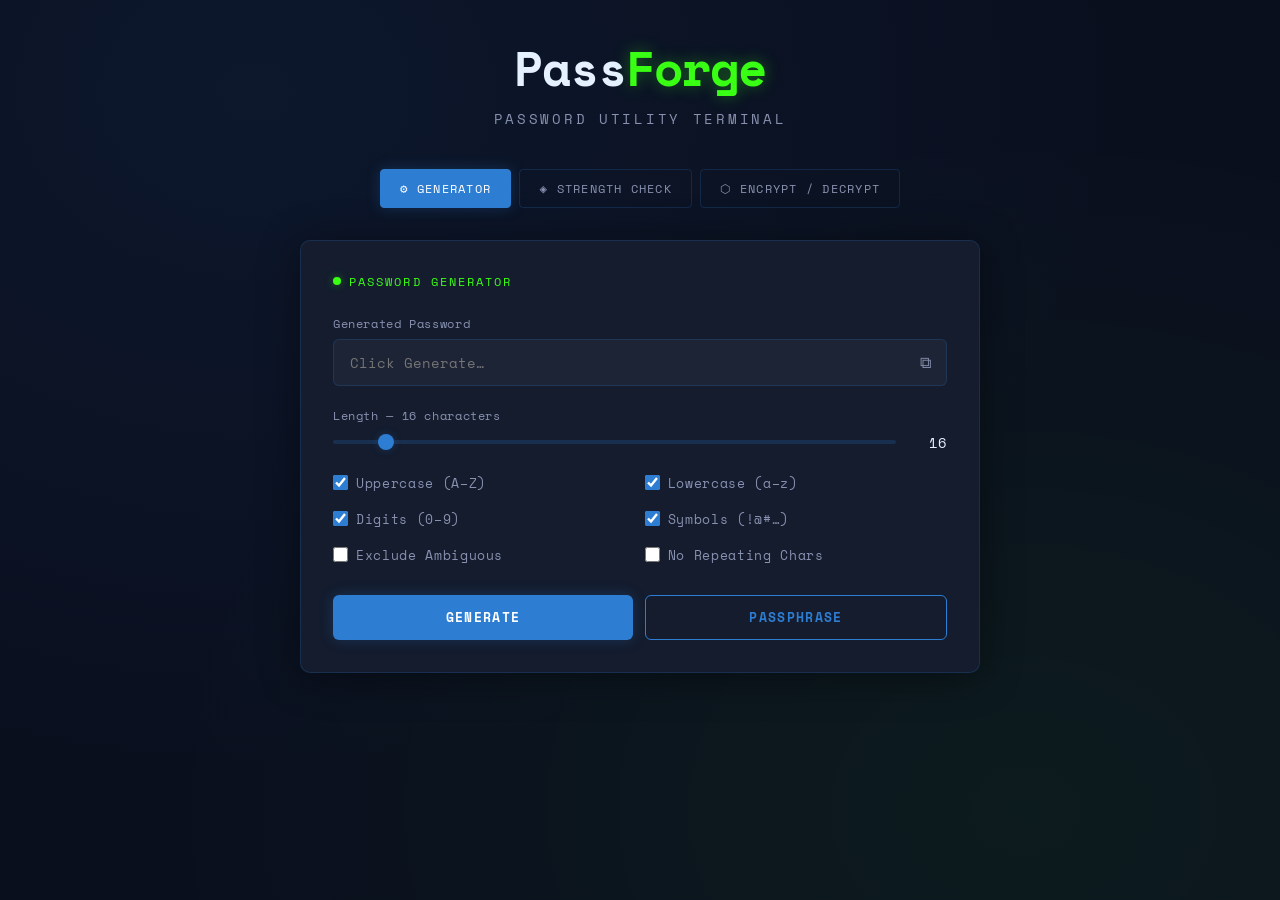
==== index.html @ 618e21b2 "Add files via upload" ====
<!DOCTYPE html>
<html lang="en">
<head>
  <meta charset="UTF-8" />
  <meta name="viewport" content="width=device-width, initial-scale=1.0"/>
  <title>PassForge — Password Utility Terminal</title>

  <!-- Google Fonts: Space Mono (monospace terminal feel) + Inter (clean body) -->
  <link href="https://fonts.googleapis.com/css2?family=Space+Mono:wght@400;700&family=Inter:wght@300;400;500;600&display=swap" rel="stylesheet"/>

  <!-- All visual styles live in style.css -->
  <link rel="stylesheet" href="style.css"/>
</head>
<body>

<!-- ════════════════════════════════════════════
     HEADER
════════════════════════════════════════════ -->
<header>
  <div class="logo">Pass<span>Forge</span></div>
  <p class="tagline">Password Utility Terminal</p>
</header>

<!-- ════════════════════════════════════════════
     TAB NAVIGATION
     Each button calls switchTab() from utils.js,
     passing its own `this` reference for highlighting.
════════════════════════════════════════════ -->
<nav class="tab-nav">
  <button class="tab-btn active" onclick="switchTab('generator', this)">⚙ Generator</button>
  <button class="tab-btn"        onclick="switchTab('strength',  this)">◈ Strength Check</button>
  <button class="tab-btn"        onclick="switchTab('encrypt',   this)">⬡ Encrypt / Decrypt</button>
</nav>


<!-- ════════════════════════════════════════════
     TAB 1 — PASSWORD GENERATOR
     Logic: generator.js
════════════════════════════════════════════ -->
<section class="card active" id="tab-generator">
  <div class="card-title">Password Generator</div>

  <!-- Output field (readonly) + copy icon -->
  <label>Generated Password</label>
  <div class="input-group">
    <input type="text" id="genOutput" readonly placeholder="Click Generate…" style="padding-right:2.5rem"/>
    <button class="copy-btn" onclick="copyField('genOutput')" title="Copy to clipboard">⧉</button>
  </div>

  <!-- Length slider -->
  <label>Length — <span id="lenLabel">16</span> characters</label>
  <div class="slider-row">
    <input type="range" id="lenSlider" min="6" max="128" value="16" oninput="syncSlider(this)"/>
    <span class="slider-val" id="lenSlider_val">16</span>
  </div>

  <!-- Character set options -->
  <div class="checks-grid">
    <label class="check-item"><input type="checkbox" id="useUpper"  checked/> Uppercase (A–Z)</label>
    <label class="check-item"><input type="checkbox" id="useLower"  checked/> Lowercase (a–z)</label>
    <label class="check-item"><input type="checkbox" id="useDigits" checked/> Digits (0–9)</label>
    <label class="check-item"><input type="checkbox" id="useSymbols"checked/> Symbols (!@#…)</label>
    <label class="check-item"><input type="checkbox" id="noAmbig"/>           Exclude Ambiguous</label>
    <label class="check-item"><input type="checkbox" id="noRepeat"/>          No Repeating Chars</label>
  </div>

  <!-- Action buttons -->
  <div class="row-2">
    <button class="btn btn-primary" onclick="generatePassword()">Generate</button>
    <button class="btn btn-outline" onclick="generatePassphrase()">Passphrase</button>
  </div>

  <!-- Entropy stats (hidden until first generation) -->
  <div class="entropy-box" id="entropyBox" style="display:none">
    <div class="metric">
      <span class="metric-val" id="eEntropy">–</span>
      <span class="metric-key">Entropy (bits)</span>
    </div>
    <div class="metric">
      <span class="metric-val" id="ePoolSize">–</span>
      <span class="metric-key">Character Pool</span>
    </div>
    <div class="metric">
      <span class="metric-val" id="eCrackTime">–</span>
      <span class="metric-key">Est. Crack Time*</span>
    </div>
    <div class="metric">
      <span class="metric-val" id="eStrength">–</span>
      <span class="metric-key">Rating</span>
    </div>
  </div>
  <p class="info-note" id="crackNote" style="display:none">
    * At 10 billion guesses/sec (fast offline attack)
  </p>
</section>


<!-- ════════════════════════════════════════════
     TAB 2 — STRENGTH CHECKER
     Logic: strength.js
════════════════════════════════════════════ -->
<section class="card" id="tab-strength">
  <div class="card-title">Strength Analyser</div>

  <!-- Password input with show/hide toggle -->
  <label>Enter a Password to Analyse</label>
  <div class="input-group" style="margin-bottom:.5rem">
    <input type="password" id="strengthInput"
           placeholder="Type or paste a password…"
           oninput="analyseStrength(this.value)"
           style="padding-right:2.5rem"/>
    <button class="copy-btn" onclick="toggleVisibility('strengthInput', this)" title="Show/Hide">👁</button>
  </div>

  <!-- 5-bar animated strength meter -->
  <div class="strength-wrap" style="margin-top:1rem">
    <div class="strength-bars" id="strengthBars">
      <div class="bar" id="b0"></div>
      <div class="bar" id="b1"></div>
      <div class="bar" id="b2"></div>
      <div class="bar" id="b3"></div>
      <div class="bar" id="b4"></div>
    </div>
    <span class="strength-label" id="strengthLabel">Waiting for input…</span>
  </div>

  <!-- Criteria checklist (✗/✓ toggled by strength.js) -->
  <ul class="criteria-list" id="criteriaList">
    <li id="c-length">At least 12 characters</li>
    <li id="c-upper">Has uppercase letter</li>
    <li id="c-lower">Has lowercase letter</li>
    <li id="c-digit">Has a digit</li>
    <li id="c-symbol">Has a symbol</li>
    <li id="c-norepeat">No repeated chars</li>
    <li id="c-nosequence">No common sequences</li>
    <li id="c-nocommon">Not a common password</li>
  </ul>

  <!-- Entropy metrics (shown once user starts typing) -->
  <div class="entropy-box" id="strengthEntropy" style="display:none; margin-top:1.2rem">
    <div class="metric">
      <span class="metric-val" id="sEntropy">–</span>
      <span class="metric-key">Entropy (bits)</span>
    </div>
    <div class="metric">
      <span class="metric-val" id="sLength">–</span>
      <span class="metric-key">Length</span>
    </div>
    <div class="metric">
      <span class="metric-val" id="sCrackTime">–</span>
      <span class="metric-key">Est. Crack Time</span>
    </div>
    <div class="metric">
      <span class="metric-val" id="sPool">–</span>
      <span class="metric-key">Char Pool Size</span>
    </div>
  </div>
</section>


<!-- ════════════════════════════════════════════
     TAB 3 — ENCRYPT / DECRYPT
     Logic: encrypt.js
════════════════════════════════════════════ -->
<section class="card" id="tab-encrypt">
  <div class="card-title">AES-256 Encrypt / Decrypt</div>

  <!-- Mode toggle: Encrypt / Decrypt -->
  <div class="enc-mode-row">
    <button class="mode-btn active" id="modeEncBtn" onclick="setEncMode('encrypt')">🔒 Encrypt</button>
    <button class="mode-btn"        id="modeDecBtn" onclick="setEncMode('decrypt')">🔓 Decrypt</button>
  </div>

  <!-- Main text input -->
  <label id="inputLabel">Plaintext</label>
  <textarea id="encInput" rows="4" placeholder="Enter text to encrypt…"></textarea>

  <!-- Passphrase input with show/hide toggle -->
  <div class="input-group" style="margin-top:1rem">
    <input type="password" id="encKey" placeholder="Secret passphrase…" style="padding-right:2.5rem"/>
    <button class="copy-btn" onclick="toggleVisibility('encKey', this)" title="Show/Hide">👁</button>
  </div>

  <!-- Run / Clear buttons -->
  <div class="row-2" style="margin-top:.75rem">
    <button class="btn btn-primary" onclick="runEncryption()">Run</button>
    <button class="btn btn-outline" onclick="clearEncryption()">Clear</button>
  </div>

  <!-- Output area (shown after run) -->
  <div class="output-box" id="encOutput" style="display:none">
    <button class="copy-float" onclick="copyDivText('encOutputText')">COPY</button>
    <span id="encOutputText"></span>
  </div>

  <p class="info-note" style="margin-top:1rem">
    Uses <strong>AES-GCM 256-bit</strong> via the Web Crypto API.
    Key is derived with <strong>PBKDF2</strong> (310,000 iterations, SHA-256).
    Output is Base64-encoded with a random salt + IV prepended.
  </p>
</section>


<!-- ════════════════════════════════════════════
     TOAST NOTIFICATION (global, used by utils.js)
════════════════════════════════════════════ -->
<div id="toast">Copied ✓</div>


<!-- ════════════════════════════════════════════
     JAVASCRIPT — loaded in dependency order:
     1. utils.js    — shared helpers (toast, clipboard, formatTime…)
     2. generator.js — password / passphrase generation
     3. strength.js  — strength analysis
     4. encrypt.js   — AES-256-GCM encrypt / decrypt
════════════════════════════════════════════ -->
<script src="utils.js"></script>
<script src="generator.js"></script>
<script src="strength.js"></script>
<script src="encrypt.js"></script>

</body>
</html>
---- style.css ----
/* ═══════════════════════════════════════════════
   PassForge — style.css
   Global styles, design tokens, layout, components
═══════════════════════════════════════════════ */

/* ── Reset ── */
*, *::before, *::after {
  box-sizing: border-box;
  margin: 0;
  padding: 0;
}

/* ── Design Tokens ── */
:root {
  --navy:       #0A0F1E;
  --navy-mid:   #111827;
  --navy-card:  #141c2e;
  --blue:       #2D7DD2;
  --blue-glow:  rgba(45, 125, 210, 0.25);
  --green:      #39FF14;
  --green-dim:  rgba(57, 255, 20, 0.15);
  --green-glow: rgba(57, 255, 20, 0.35);
  --slate:      #8892B0;
  --white:      #E6F1FF;
  --red:        #FF4F6A;
  --orange:     #FF9A3C;
  --yellow:     #FFD166;
  --border:     rgba(45, 125, 210, 0.2);
}

/* ── Base ── */
html {
  scroll-behavior: smooth;
}

body {
  background: var(--navy);
  color: var(--white);
  font-family: 'Inter', sans-serif;
  min-height: 100vh;
  padding: 2rem 1rem 4rem;
  background-image:
    radial-gradient(ellipse at 20% 10%, rgba(45, 125, 210, .08) 0%, transparent 60%),
    radial-gradient(ellipse at 80% 90%, rgba(57, 255, 20, .05) 0%, transparent 60%);
}

/* ── Header ── */
header {
  text-align: center;
  margin-bottom: 2.5rem;
}

.logo {
  font-family: 'Space Mono', monospace;
  font-size: clamp(2rem, 5vw, 3rem);
  font-weight: 700;
  color: var(--white);
  letter-spacing: -1px;
}

.logo span {
  color: var(--green);
  text-shadow: 0 0 16px var(--green-glow);
}

.tagline {
  font-size: .85rem;
  color: var(--slate);
  letter-spacing: .2em;
  text-transform: uppercase;
  margin-top: .4rem;
  font-family: 'Space Mono', monospace;
}

/* ── Tab Navigation ── */
.tab-nav {
  display: flex;
  justify-content: center;
  gap: .5rem;
  margin-bottom: 2rem;
  flex-wrap: wrap;
}

.tab-btn {
  font-family: 'Space Mono', monospace;
  font-size: .78rem;
  letter-spacing: .1em;
  text-transform: uppercase;
  padding: .55rem 1.2rem;
  border: 1px solid var(--border);
  border-radius: 4px;
  background: transparent;
  color: var(--slate);
  cursor: pointer;
  transition: all .2s ease;
}

.tab-btn:hover {
  border-color: var(--blue);
  color: var(--white);
}

.tab-btn.active {
  background: var(--blue);
  border-color: var(--blue);
  color: #fff;
  box-shadow: 0 0 14px var(--blue-glow);
}

/* ── Card ── */
.card {
  background: var(--navy-card);
  border: 1px solid var(--border);
  border-radius: 10px;
  padding: 2rem;
  max-width: 680px;
  margin: 0 auto 1.5rem;
  box-shadow: 0 4px 40px rgba(0, 0, 0, .4);
  display: none;
}

.card.active {
  display: block;
}

.card-title {
  font-family: 'Space Mono', monospace;
  font-size: .72rem;
  letter-spacing: .18em;
  text-transform: uppercase;
  color: var(--green);
  margin-bottom: 1.5rem;
  display: flex;
  align-items: center;
  gap: .5rem;
}

.card-title::before {
  content: '';
  display: inline-block;
  width: 8px;
  height: 8px;
  border-radius: 50%;
  background: var(--green);
  box-shadow: 0 0 8px var(--green-glow);
  animation: pulse 2s infinite;
}

@keyframes pulse {
  0%, 100% { opacity: 1; }
  50%       { opacity: .4; }
}

/* ── Form Labels ── */
label {
  display: block;
  font-size: .78rem;
  color: var(--slate);
  margin-bottom: .4rem;
  font-family: 'Space Mono', monospace;
  letter-spacing: .05em;
}

/* ── Text Inputs & Textarea ── */
input[type="text"],
input[type="password"],
textarea {
  width: 100%;
  background: rgba(255, 255, 255, .04);
  border: 1px solid var(--border);
  border-radius: 6px;
  padding: .75rem 1rem;
  color: var(--white);
  font-family: 'Space Mono', monospace;
  font-size: .9rem;
  outline: none;
  transition: border-color .2s, box-shadow .2s;
  resize: vertical;
}

input:focus,
textarea:focus {
  border-color: var(--blue);
  box-shadow: 0 0 0 3px var(--blue-glow);
}

/* ── Input Group (with icon button) ── */
.input-group {
  position: relative;
  margin-bottom: 1.25rem;
}

.copy-btn {
  position: absolute;
  right: 10px;
  top: 50%;
  transform: translateY(-50%);
  background: none;
  border: none;
  color: var(--slate);
  cursor: pointer;
  font-size: 1rem;
  padding: 4px 6px;
  transition: color .2s;
}

.copy-btn:hover {
  color: var(--green);
}

/* ── Range Slider ── */
.slider-row {
  display: flex;
  align-items: center;
  gap: 1rem;
  margin-bottom: 1.25rem;
}

.slider-row input[type="range"] {
  flex: 1;
  -webkit-appearance: none;
  height: 4px;
  background: var(--border);
  border-radius: 2px;
  outline: none;
}

.slider-row input[type="range"]::-webkit-slider-thumb {
  -webkit-appearance: none;
  width: 16px;
  height: 16px;
  border-radius: 50%;
  background: var(--blue);
  cursor: pointer;
  box-shadow: 0 0 8px var(--blue-glow);
}

.slider-val {
  font-family: 'Space Mono', monospace;
  font-size: .9rem;
  color: var(--white);
  min-width: 2.2rem;
  text-align: right;
}

/* ── Checkbox Grid ── */
.checks-grid {
  display: grid;
  grid-template-columns: 1fr 1fr;
  gap: .6rem;
  margin-bottom: 1.5rem;
}

.check-item {
  display: flex;
  align-items: center;
  gap: .5rem;
  font-size: .82rem;
  color: var(--slate);
  cursor: pointer;
}

.check-item input[type="checkbox"] {
  width: 15px;
  height: 15px;
  accent-color: var(--blue);
  cursor: pointer;
}

/* ── Buttons ── */
.btn {
  display: inline-block;
  font-family: 'Space Mono', monospace;
  font-size: .82rem;
  letter-spacing: .1em;
  text-transform: uppercase;
  padding: .7rem 1.6rem;
  border-radius: 6px;
  border: none;
  cursor: pointer;
  transition: all .2s ease;
  font-weight: 700;
}

.btn-primary {
  background: var(--blue);
  color: #fff;
  box-shadow: 0 0 14px var(--blue-glow);
  width: 100%;
}

.btn-primary:hover {
  background: #3a8de0;
  box-shadow: 0 0 22px rgba(45, 125, 210, .5);
  transform: translateY(-1px);
}

.btn-primary:active {
  transform: translateY(0);
}

.btn-outline {
  background: transparent;
  border: 1px solid var(--blue);
  color: var(--blue);
}

.btn-outline:hover {
  background: var(--blue);
  color: #fff;
}

/* ── Row of 2 equal buttons ── */
.row-2 {
  display: flex;
  gap: .75rem;
}

.row-2 .btn {
  flex: 1;
}

/* ── Strength Meter ── */
.strength-wrap {
  margin-bottom: 1.5rem;
}

.strength-bars {
  display: flex;
  gap: 4px;
  margin-bottom: .5rem;
}

.bar {
  flex: 1;
  height: 6px;
  border-radius: 3px;
  background: rgba(255, 255, 255, .06);
  transition: background .4s ease, box-shadow .4s ease;
}

.strength-label {
  font-family: 'Space Mono', monospace;
  font-size: .75rem;
  letter-spacing: .1em;
  text-transform: uppercase;
  color: var(--slate);
  transition: color .4s;
}

/* ── Criteria Checklist ── */
.criteria-list {
  list-style: none;
  margin-top: 1rem;
  display: grid;
  grid-template-columns: 1fr 1fr;
  gap: .4rem;
}

.criteria-list li {
  font-size: .78rem;
  color: var(--slate);
  font-family: 'Space Mono', monospace;
  display: flex;
  align-items: center;
  gap: .4rem;
  transition: color .3s;
}

.criteria-list li.pass {
  color: var(--green);
}

.criteria-list li::before {
  content: '✗';
  color: var(--red);
  font-size: .7rem;
}

.criteria-list li.pass::before {
  content: '✓';
  color: var(--green);
}

/* ── Entropy / Stats Box ── */
.entropy-box {
  background: rgba(57, 255, 20, .05);
  border: 1px solid rgba(57, 255, 20, .15);
  border-radius: 6px;
  padding: .9rem 1.2rem;
  margin-top: 1rem;
  font-family: 'Space Mono', monospace;
  font-size: .8rem;
  color: var(--slate);
  display: grid;
  grid-template-columns: 1fr 1fr;
  gap: .5rem;
}

.entropy-box .metric {
  display: flex;
  flex-direction: column;
}

.entropy-box .metric-val {
  font-size: 1.1rem;
  font-weight: 700;
  color: var(--green);
}

.entropy-box .metric-key {
  font-size: .68rem;
  color: var(--slate);
  margin-top: 2px;
}

/* ── Encrypt Mode Toggle ── */
.enc-mode-row {
  display: flex;
  gap: .5rem;
  margin-bottom: 1.25rem;
}

.mode-btn {
  font-family: 'Space Mono', monospace;
  font-size: .72rem;
  padding: .45rem 1rem;
  border-radius: 4px;
  border: 1px solid var(--border);
  background: transparent;
  color: var(--slate);
  cursor: pointer;
  letter-spacing: .06em;
  transition: all .2s;
}

.mode-btn.active {
  background: rgba(45, 125, 210, .2);
  border-color: var(--blue);
  color: var(--white);
}

/* ── Output Box ── */
.output-box {
  background: rgba(255, 255, 255, .03);
  border: 1px solid var(--border);
  border-radius: 6px;
  padding: 1rem;
  font-family: 'Space Mono', monospace;
  font-size: .82rem;
  color: var(--green);
  min-height: 80px;
  word-break: break-all;
  margin-top: 1rem;
  position: relative;
  line-height: 1.6;
}

.output-box .copy-float {
  position: absolute;
  top: 8px;
  right: 8px;
  background: rgba(45, 125, 210, .2);
  border: 1px solid var(--blue);
  border-radius: 4px;
  color: var(--blue);
  font-size: .68rem;
  padding: 2px 8px;
  cursor: pointer;
  font-family: 'Space Mono', monospace;
  letter-spacing: .06em;
  transition: all .2s;
}

.output-box .copy-float:hover {
  background: var(--blue);
  color: #fff;
}

/* ── Toast Notification ── */
#toast {
  position: fixed;
  bottom: 2rem;
  right: 2rem;
  background: var(--navy-card);
  border: 1px solid var(--green);
  color: var(--green);
  font-family: 'Space Mono', monospace;
  font-size: .78rem;
  padding: .6rem 1.2rem;
  border-radius: 6px;
  box-shadow: 0 0 16px var(--green-glow);
  opacity: 0;
  transform: translateY(10px);
  transition: all .25s ease;
  pointer-events: none;
  z-index: 999;
}

#toast.show {
  opacity: 1;
  transform: translateY(0);
}

/* ── Misc ── */
.info-note {
  font-size: .73rem;
  color: var(--slate);
  margin-top: .6rem;
  line-height: 1.5;
}

/* ── Responsive ── */
@media (max-width: 480px) {
  .checks-grid,
  .criteria-list {
    grid-template-columns: 1fr;
  }

  .card {
    padding: 1.25rem;
  }
}
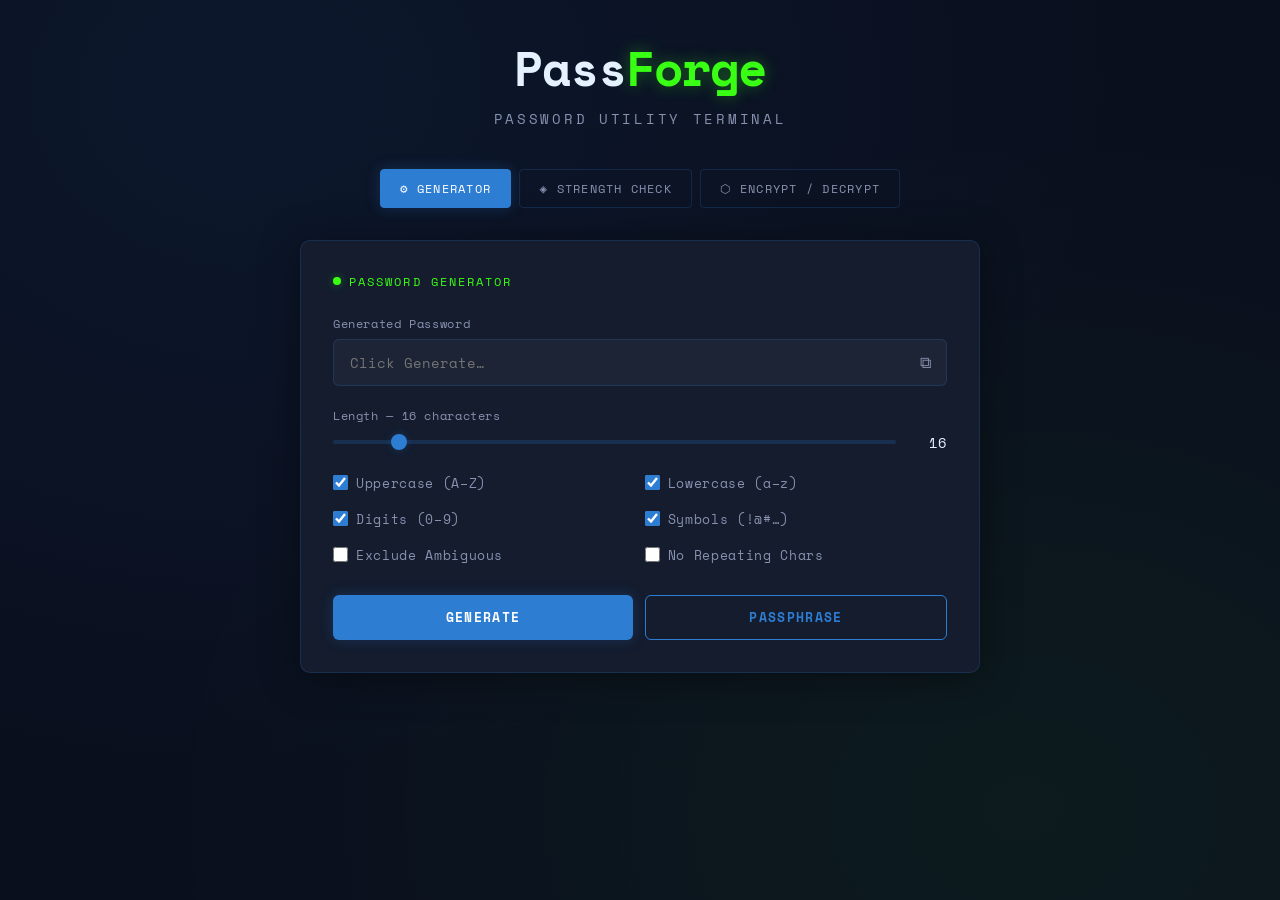
==== commit c78497a3: "Adjust maximum length for password generator slider Updated password length slider maximum value fro" ====
--- a/index.html
+++ b/index.html
@@ -4,57 +4,31 @@
   <meta charset="UTF-8" />
   <meta name="viewport" content="width=device-width, initial-scale=1.0"/>
   <title>PassForge — Password Utility Terminal</title>
-
-  <!-- Google Fonts: Space Mono (monospace terminal feel) + Inter (clean body) -->
   <link href="https://fonts.googleapis.com/css2?family=Space+Mono:wght@400;700&family=Inter:wght@300;400;500;600&display=swap" rel="stylesheet"/>
-
-  <!-- All visual styles live in style.css -->
   <link rel="stylesheet" href="style.css"/>
 </head>
 <body>
-
-<!-- ════════════════════════════════════════════
-     HEADER
-════════════════════════════════════════════ -->
 <header>
   <div class="logo">Pass<span>Forge</span></div>
   <p class="tagline">Password Utility Terminal</p>
 </header>
-
-<!-- ════════════════════════════════════════════
-     TAB NAVIGATION
-     Each button calls switchTab() from utils.js,
-     passing its own `this` reference for highlighting.
-════════════════════════════════════════════ -->
 <nav class="tab-nav">
   <button class="tab-btn active" onclick="switchTab('generator', this)">⚙ Generator</button>
   <button class="tab-btn"        onclick="switchTab('strength',  this)">◈ Strength Check</button>
   <button class="tab-btn"        onclick="switchTab('encrypt',   this)">⬡ Encrypt / Decrypt</button>
 </nav>
-
-
-<!-- ════════════════════════════════════════════
-     TAB 1 — PASSWORD GENERATOR
-     Logic: generator.js
-════════════════════════════════════════════ -->
 <section class="card active" id="tab-generator">
   <div class="card-title">Password Generator</div>
-
-  <!-- Output field (readonly) + copy icon -->
   <label>Generated Password</label>
   <div class="input-group">
     <input type="text" id="genOutput" readonly placeholder="Click Generate…" style="padding-right:2.5rem"/>
     <button class="copy-btn" onclick="copyField('genOutput')" title="Copy to clipboard">⧉</button>
   </div>
-
-  <!-- Length slider -->
   <label>Length — <span id="lenLabel">16</span> characters</label>
   <div class="slider-row">
-    <input type="range" id="lenSlider" min="6" max="128" value="16" oninput="syncSlider(this)"/>
+    <input type="range" id="lenSlider" min="6" max="100" value="16" oninput="syncSlider(this)"/>
     <span class="slider-val" id="lenSlider_val">16</span>
   </div>
-
-  <!-- Character set options -->
   <div class="checks-grid">
     <label class="check-item"><input type="checkbox" id="useUpper"  checked/> Uppercase (A–Z)</label>
     <label class="check-item"><input type="checkbox" id="useLower"  checked/> Lowercase (a–z)</label>
@@ -63,14 +37,10 @@
     <label class="check-item"><input type="checkbox" id="noAmbig"/>           Exclude Ambiguous</label>
     <label class="check-item"><input type="checkbox" id="noRepeat"/>          No Repeating Chars</label>
   </div>
-
-  <!-- Action buttons -->
   <div class="row-2">
     <button class="btn btn-primary" onclick="generatePassword()">Generate</button>
     <button class="btn btn-outline" onclick="generatePassphrase()">Passphrase</button>
   </div>
-
-  <!-- Entropy stats (hidden until first generation) -->
   <div class="entropy-box" id="entropyBox" style="display:none">
     <div class="metric">
       <span class="metric-val" id="eEntropy">–</span>
@@ -93,16 +63,8 @@
     * At 10 billion guesses/sec (fast offline attack)
   </p>
 </section>
-
-
-<!-- ════════════════════════════════════════════
-     TAB 2 — STRENGTH CHECKER
-     Logic: strength.js
-════════════════════════════════════════════ -->
 <section class="card" id="tab-strength">
   <div class="card-title">Strength Analyser</div>
-
-  <!-- Password input with show/hide toggle -->
   <label>Enter a Password to Analyse</label>
   <div class="input-group" style="margin-bottom:.5rem">
     <input type="password" id="strengthInput"
@@ -111,8 +73,6 @@
            style="padding-right:2.5rem"/>
     <button class="copy-btn" onclick="toggleVisibility('strengthInput', this)" title="Show/Hide">👁</button>
   </div>
-
-  <!-- 5-bar animated strength meter -->
   <div class="strength-wrap" style="margin-top:1rem">
     <div class="strength-bars" id="strengthBars">
       <div class="bar" id="b0"></div>
@@ -123,8 +83,6 @@
     </div>
     <span class="strength-label" id="strengthLabel">Waiting for input…</span>
   </div>
-
-  <!-- Criteria checklist (✗/✓ toggled by strength.js) -->
   <ul class="criteria-list" id="criteriaList">
     <li id="c-length">At least 12 characters</li>
     <li id="c-upper">Has uppercase letter</li>
@@ -135,8 +93,6 @@
     <li id="c-nosequence">No common sequences</li>
     <li id="c-nocommon">Not a common password</li>
   </ul>
-
-  <!-- Entropy metrics (shown once user starts typing) -->
   <div class="entropy-box" id="strengthEntropy" style="display:none; margin-top:1.2rem">
     <div class="metric">
       <span class="metric-val" id="sEntropy">–</span>
@@ -156,68 +112,34 @@
     </div>
   </div>
 </section>
-
-
-<!-- ════════════════════════════════════════════
-     TAB 3 — ENCRYPT / DECRYPT
-     Logic: encrypt.js
-════════════════════════════════════════════ -->
 <section class="card" id="tab-encrypt">
   <div class="card-title">AES-256 Encrypt / Decrypt</div>
-
-  <!-- Mode toggle: Encrypt / Decrypt -->
   <div class="enc-mode-row">
     <button class="mode-btn active" id="modeEncBtn" onclick="setEncMode('encrypt')">🔒 Encrypt</button>
     <button class="mode-btn"        id="modeDecBtn" onclick="setEncMode('decrypt')">🔓 Decrypt</button>
   </div>
-
-  <!-- Main text input -->
   <label id="inputLabel">Plaintext</label>
   <textarea id="encInput" rows="4" placeholder="Enter text to encrypt…"></textarea>
-
-  <!-- Passphrase input with show/hide toggle -->
   <div class="input-group" style="margin-top:1rem">
     <input type="password" id="encKey" placeholder="Secret passphrase…" style="padding-right:2.5rem"/>
     <button class="copy-btn" onclick="toggleVisibility('encKey', this)" title="Show/Hide">👁</button>
   </div>
-
-  <!-- Run / Clear buttons -->
   <div class="row-2" style="margin-top:.75rem">
     <button class="btn btn-primary" onclick="runEncryption()">Run</button>
     <button class="btn btn-outline" onclick="clearEncryption()">Clear</button>
   </div>
-
-  <!-- Output area (shown after run) -->
   <div class="output-box" id="encOutput" style="display:none">
     <button class="copy-float" onclick="copyDivText('encOutputText')">COPY</button>
     <span id="encOutputText"></span>
   </div>
-
   <p class="info-note" style="margin-top:1rem">
     Uses <strong>AES-GCM 256-bit</strong> via the Web Crypto API.
-    Key is derived with <strong>PBKDF2</strong> (310,000 iterations, SHA-256).
-    Output is Base64-encoded with a random salt + IV prepended.
   </p>
 </section>
-
-
-<!-- ════════════════════════════════════════════
-     TOAST NOTIFICATION (global, used by utils.js)
-════════════════════════════════════════════ -->
 <div id="toast">Copied ✓</div>
-
-
-<!-- ════════════════════════════════════════════
-     JAVASCRIPT — loaded in dependency order:
-     1. utils.js    — shared helpers (toast, clipboard, formatTime…)
-     2. generator.js — password / passphrase generation
-     3. strength.js  — strength analysis
-     4. encrypt.js   — AES-256-GCM encrypt / decrypt
-════════════════════════════════════════════ -->
 <script src="utils.js"></script>
 <script src="generator.js"></script>
 <script src="strength.js"></script>
 <script src="encrypt.js"></script>
-
 </body>
 </html>
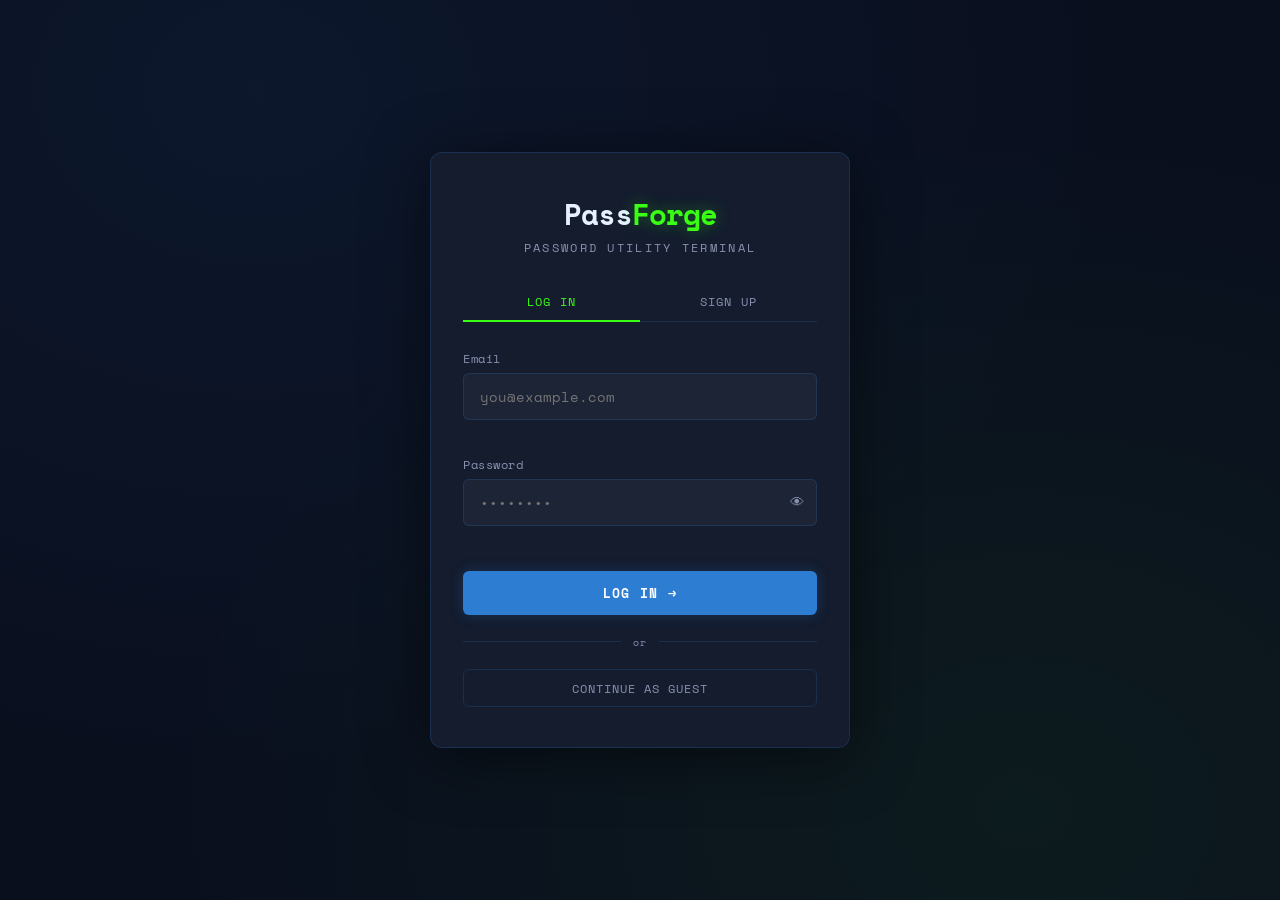
==== commit 27aae95a: "Updated" ====
--- a/index.html
+++ b/index.html
@@ -8,15 +8,33 @@
   <link rel="stylesheet" href="style.css"/>
 </head>
 <body>
+
+<!-- ── Site Nav ── -->
+<nav class="site-nav">
+  <a class="nav-logo" href="intro.html">Pass<span>Forge</span></a>
+  <div class="nav-links">
+    <a class="nav-link" href="intro.html">Home</a>
+    <a class="nav-link active" href="index.html">App</a>
+    <a class="nav-link" href="https://github.com/akira072" target="_blank">GitHub</a>
+    <a class="nav-btn nav-btn-vault" href="https://passvault.example.com" target="_blank">🔐 PassVault</a>
+    <button class="nav-btn nav-btn-logout" onclick="logout()">Log Out</button>
+  </div>
+</nav>
+
+<!-- ── App Header ── -->
 <header>
   <div class="logo">Pass<span>Forge</span></div>
   <p class="tagline">Password Utility Terminal</p>
 </header>
+
+<!-- ── Tab Navigation ── -->
 <nav class="tab-nav">
   <button class="tab-btn active" onclick="switchTab('generator', this)">⚙ Generator</button>
   <button class="tab-btn"        onclick="switchTab('strength',  this)">◈ Strength Check</button>
   <button class="tab-btn"        onclick="switchTab('encrypt',   this)">⬡ Encrypt / Decrypt</button>
 </nav>
+
+<!-- ── TAB 1: PASSWORD GENERATOR ── -->
 <section class="card active" id="tab-generator">
   <div class="card-title">Password Generator</div>
   <label>Generated Password</label>
@@ -42,27 +60,15 @@
     <button class="btn btn-outline" onclick="generatePassphrase()">Passphrase</button>
   </div>
   <div class="entropy-box" id="entropyBox" style="display:none">
-    <div class="metric">
-      <span class="metric-val" id="eEntropy">–</span>
-      <span class="metric-key">Entropy (bits)</span>
-    </div>
-    <div class="metric">
-      <span class="metric-val" id="ePoolSize">–</span>
-      <span class="metric-key">Character Pool</span>
-    </div>
-    <div class="metric">
-      <span class="metric-val" id="eCrackTime">–</span>
-      <span class="metric-key">Est. Crack Time*</span>
-    </div>
-    <div class="metric">
-      <span class="metric-val" id="eStrength">–</span>
-      <span class="metric-key">Rating</span>
-    </div>
+    <div class="metric"><span class="metric-val" id="eEntropy">–</span><span class="metric-key">Entropy (bits)</span></div>
+    <div class="metric"><span class="metric-val" id="ePoolSize">–</span><span class="metric-key">Character Pool</span></div>
+    <div class="metric"><span class="metric-val" id="eCrackTime">–</span><span class="metric-key">Est. Crack Time*</span></div>
+    <div class="metric"><span class="metric-val" id="eStrength">–</span><span class="metric-key">Rating</span></div>
   </div>
-  <p class="info-note" id="crackNote" style="display:none">
-    * At 10 billion guesses/sec (fast offline attack)
-  </p>
+  <p class="info-note" id="crackNote" style="display:none">* At 10 billion guesses/sec (fast offline attack)</p>
 </section>
+
+<!-- ── TAB 2: STRENGTH CHECKER ── -->
 <section class="card" id="tab-strength">
   <div class="card-title">Strength Analyser</div>
   <label>Enter a Password to Analyse</label>
@@ -75,11 +81,8 @@
   </div>
   <div class="strength-wrap" style="margin-top:1rem">
     <div class="strength-bars" id="strengthBars">
-      <div class="bar" id="b0"></div>
-      <div class="bar" id="b1"></div>
-      <div class="bar" id="b2"></div>
-      <div class="bar" id="b3"></div>
-      <div class="bar" id="b4"></div>
+      <div class="bar" id="b0"></div><div class="bar" id="b1"></div>
+      <div class="bar" id="b2"></div><div class="bar" id="b3"></div><div class="bar" id="b4"></div>
     </div>
     <span class="strength-label" id="strengthLabel">Waiting for input…</span>
   </div>
@@ -94,24 +97,14 @@
     <li id="c-nocommon">Not a common password</li>
   </ul>
   <div class="entropy-box" id="strengthEntropy" style="display:none; margin-top:1.2rem">
-    <div class="metric">
-      <span class="metric-val" id="sEntropy">–</span>
-      <span class="metric-key">Entropy (bits)</span>
-    </div>
-    <div class="metric">
-      <span class="metric-val" id="sLength">–</span>
-      <span class="metric-key">Length</span>
-    </div>
-    <div class="metric">
-      <span class="metric-val" id="sCrackTime">–</span>
-      <span class="metric-key">Est. Crack Time</span>
-    </div>
-    <div class="metric">
-      <span class="metric-val" id="sPool">–</span>
-      <span class="metric-key">Char Pool Size</span>
-    </div>
+    <div class="metric"><span class="metric-val" id="sEntropy">–</span><span class="metric-key">Entropy (bits)</span></div>
+    <div class="metric"><span class="metric-val" id="sLength">–</span><span class="metric-key">Length</span></div>
+    <div class="metric"><span class="metric-val" id="sCrackTime">–</span><span class="metric-key">Est. Crack Time</span></div>
+    <div class="metric"><span class="metric-val" id="sPool">–</span><span class="metric-key">Char Pool Size</span></div>
   </div>
 </section>
+
+<!-- ── TAB 3: ENCRYPT / DECRYPT ── -->
 <section class="card" id="tab-encrypt">
   <div class="card-title">AES-256 Encrypt / Decrypt</div>
   <div class="enc-mode-row">
@@ -134,12 +127,42 @@
   </div>
   <p class="info-note" style="margin-top:1rem">
     Uses <strong>AES-GCM 256-bit</strong> via the Web Crypto API.
+    Key derived with <strong>PBKDF2</strong> (310,000 iterations, SHA-256).
+    Output is Base64 with random salt + IV prepended.
   </p>
 </section>
+
+<!-- ── Social Footer ── -->
+<div class="social-footer">
+  <div class="social-links">
+    <a class="social-link github" href="https://github.com/akira072" target="_blank">
+      <svg viewBox="0 0 24 24"><path d="M12 .297c-6.63 0-12 5.373-12 12 0 5.303 3.438 9.8 8.205 11.385.6.113.82-.258.82-.577 0-.285-.01-1.04-.015-2.04-3.338.724-4.042-1.61-4.042-1.61C4.422 18.07 3.633 17.7 3.633 17.7c-1.087-.744.084-.729.084-.729 1.205.084 1.838 1.236 1.838 1.236 1.07 1.835 2.809 1.305 3.495.998.108-.776.417-1.305.76-1.605-2.665-.3-5.466-1.332-5.466-5.93 0-1.31.465-2.38 1.235-3.22-.135-.303-.54-1.523.105-3.176 0 0 1.005-.322 3.3 1.23.96-.267 1.98-.399 3-.405 1.02.006 2.04.138 3 .405 2.28-1.552 3.285-1.23 3.285-1.23.645 1.653.24 2.873.12 3.176.765.84 1.23 1.91 1.23 3.22 0 4.61-2.805 5.625-5.475 5.92.42.36.81 1.096.81 2.22 0 1.606-.015 2.896-.015 3.286 0 .315.21.69.825.57C20.565 22.092 24 17.592 24 12.297c0-6.627-5.373-12-12-12"/></svg>
+      GitHub
+    </a>
+    <a class="social-link linkedin" href="https://www.linkedin.com/in/piyush-shahi-82807b381?utm_source=share_via&utm_content=profile&utm_medium=member_android" target="_blank">
+      <svg viewBox="0 0 24 24"><path d="M20.447 20.452h-3.554v-5.569c0-1.328-.027-3.037-1.852-3.037-1.853 0-2.136 1.445-2.136 2.939v5.667H9.351V9h3.414v1.561h.046c.477-.9 1.637-1.85 3.37-1.85 3.601 0 4.267 2.37 4.267 5.455v6.286zM5.337 7.433c-1.144 0-2.063-.926-2.063-2.065 0-1.138.92-2.063 2.063-2.063 1.14 0 2.064.925 2.064 2.063 0 1.139-.925 2.065-2.064 2.065zm1.782 13.019H3.555V9h3.564v11.452zM22.225 0H1.771C.792 0 0 .774 0 1.729v20.542C0 23.227.792 24 1.771 24h20.451C23.2 24 24 23.227 24 22.271V1.729C24 .774 23.2 0 22.222 0h.003z"/></svg>
+      LinkedIn
+    </a>
+    <a class="social-link gmail" href="mailto:piyushshahi00100@gmail.com">
+      <svg viewBox="0 0 24 24"><path d="M24 5.457v13.909c0 .904-.732 1.636-1.636 1.636h-3.819V11.73L12 16.64l-6.545-4.91v9.273H1.636A1.636 1.636 0 0 1 0 19.366V5.457c0-2.023 2.309-3.178 3.927-1.964L5.455 4.64 12 9.548l6.545-4.91 1.528-1.145C21.69 2.28 24 3.434 24 5.457z"/></svg>
+      Gmail
+    </a>
+  </div>
+  <span class="footer-copy">© 2025 Piyush Shahi · PassForge</span>
+</div>
+
 <div id="toast">Copied ✓</div>
+
+<script src="auth.js"></script>
 <script src="utils.js"></script>
 <script src="generator.js"></script>
 <script src="strength.js"></script>
 <script src="encrypt.js"></script>
+<script>
+  // Session guard
+  window.addEventListener('DOMContentLoaded', () => {
+    if (!localStorage.getItem('pf_session')) window.location.href = 'login.html';
+  });
+</script>
 </body>
 </html>
--- a/style.css
+++ b/style.css
@@ -521,3 +521,538 @@
     padding: 1.25rem;
   }
 }
+
+
+/* ═══════════════════════════════════════════════
+   ADDITIONS — auth.css, intro.css, nav additions
+═══════════════════════════════════════════════ */
+
+/* ── Site-wide Top Nav Bar ── */
+.site-nav {
+  display: flex;
+  align-items: center;
+  justify-content: space-between;
+  max-width: 900px;
+  margin: 0 auto 2.5rem;
+  padding: .75rem 1.25rem;
+  background: var(--navy-card);
+  border: 1px solid var(--border);
+  border-radius: 8px;
+  flex-wrap: wrap;
+  gap: .75rem;
+}
+
+.site-nav .nav-logo {
+  font-family: 'Space Mono', monospace;
+  font-size: 1.1rem;
+  font-weight: 700;
+  color: var(--white);
+  text-decoration: none;
+  letter-spacing: -0.5px;
+}
+
+.site-nav .nav-logo span { color: var(--green); text-shadow: 0 0 10px var(--green-glow); }
+
+.nav-links {
+  display: flex;
+  align-items: center;
+  gap: .5rem;
+  flex-wrap: wrap;
+}
+
+.nav-link {
+  font-family: 'Space Mono', monospace;
+  font-size: .72rem;
+  letter-spacing: .08em;
+  text-transform: uppercase;
+  color: var(--slate);
+  text-decoration: none;
+  padding: .4rem .85rem;
+  border-radius: 4px;
+  border: 1px solid transparent;
+  transition: all .2s;
+}
+
+.nav-link:hover { color: var(--white); border-color: var(--border); }
+.nav-link.active { color: var(--blue); border-color: var(--blue); }
+
+.nav-btn {
+  font-family: 'Space Mono', monospace;
+  font-size: .72rem;
+  letter-spacing: .08em;
+  text-transform: uppercase;
+  padding: .4rem .9rem;
+  border-radius: 4px;
+  border: none;
+  cursor: pointer;
+  font-weight: 700;
+  transition: all .2s;
+  text-decoration: none;
+  display: inline-block;
+}
+
+.nav-btn-vault {
+  background: linear-gradient(135deg, #7c3aed, #4f46e5);
+  color: #fff;
+  box-shadow: 0 0 12px rgba(124,58,237,.3);
+}
+
+.nav-btn-vault:hover {
+  transform: translateY(-1px);
+  box-shadow: 0 0 20px rgba(124,58,237,.5);
+}
+
+.nav-btn-logout {
+  background: transparent;
+  color: var(--slate);
+  border: 1px solid var(--border);
+}
+
+.nav-btn-logout:hover { color: var(--red); border-color: var(--red); }
+
+/* ── Social Footer ── */
+.social-footer {
+  max-width: 680px;
+  margin: 2rem auto 0;
+  padding-top: 1.5rem;
+  border-top: 1px solid var(--border);
+  display: flex;
+  align-items: center;
+  justify-content: space-between;
+  flex-wrap: wrap;
+  gap: 1rem;
+}
+
+.social-links {
+  display: flex;
+  gap: .75rem;
+  align-items: center;
+}
+
+.social-link {
+  display: flex;
+  align-items: center;
+  gap: .35rem;
+  font-family: 'Space Mono', monospace;
+  font-size: .72rem;
+  color: var(--slate);
+  text-decoration: none;
+  padding: .35rem .7rem;
+  border: 1px solid var(--border);
+  border-radius: 4px;
+  transition: all .2s;
+  letter-spacing: .04em;
+}
+
+.social-link:hover { color: var(--white); border-color: var(--blue); background: rgba(45,125,210,.08); }
+.social-link.github:hover  { border-color: #e0e0e0; color: #e0e0e0; }
+.social-link.linkedin:hover{ border-color: #0A66C2; color: #0A66C2; }
+.social-link.gmail:hover   { border-color: #EA4335; color: #EA4335; }
+
+.social-link svg { width: 14px; height: 14px; fill: currentColor; flex-shrink: 0; }
+
+.footer-copy {
+  font-family: 'Space Mono', monospace;
+  font-size: .65rem;
+  color: var(--slate);
+  opacity: .6;
+}
+
+/* ── Auth Page (login.html) ── */
+.auth-page {
+  display: flex;
+  align-items: center;
+  justify-content: center;
+  min-height: 100vh;
+  padding: 2rem 1rem;
+}
+
+.auth-card {
+  background: var(--navy-card);
+  border: 1px solid var(--border);
+  border-radius: 12px;
+  padding: 2.5rem 2rem;
+  width: 100%;
+  max-width: 420px;
+  box-shadow: 0 8px 60px rgba(0,0,0,.5);
+}
+
+.auth-logo {
+  text-align: center;
+  margin-bottom: 1.75rem;
+}
+
+.auth-logo .logo { font-size: 1.8rem; }
+.auth-logo .tagline { font-size: .72rem; margin-top: .25rem; }
+
+.auth-tabs {
+  display: flex;
+  gap: 0;
+  margin-bottom: 1.75rem;
+  border-bottom: 1px solid var(--border);
+}
+
+.auth-tab {
+  flex: 1;
+  font-family: 'Space Mono', monospace;
+  font-size: .75rem;
+  letter-spacing: .1em;
+  text-transform: uppercase;
+  padding: .6rem;
+  background: none;
+  border: none;
+  color: var(--slate);
+  cursor: pointer;
+  border-bottom: 2px solid transparent;
+  margin-bottom: -1px;
+  transition: all .2s;
+}
+
+.auth-tab.active { color: var(--green); border-bottom-color: var(--green); }
+
+.auth-form { display: block; }
+.auth-form.hidden { display: none; }
+
+.auth-field { margin-bottom: 1.1rem; }
+
+.auth-label {
+  display: block;
+  font-family: 'Space Mono', monospace;
+  font-size: .72rem;
+  color: var(--slate);
+  margin-bottom: .35rem;
+  letter-spacing: .05em;
+}
+
+.auth-input-wrap { position: relative; }
+
+.auth-input {
+  width: 100%;
+  background: rgba(255,255,255,.04);
+  border: 1px solid var(--border);
+  border-radius: 6px;
+  padding: .7rem 2.4rem .7rem .9rem;
+  color: var(--white);
+  font-family: 'Space Mono', monospace;
+  font-size: .85rem;
+  outline: none;
+  transition: border-color .2s, box-shadow .2s;
+}
+
+.auth-input:focus { border-color: var(--blue); box-shadow: 0 0 0 3px var(--blue-glow); }
+.auth-input.input-error { border-color: var(--red); }
+
+.auth-eye {
+  position: absolute;
+  right: 9px; top: 50%;
+  transform: translateY(-50%);
+  background: none; border: none;
+  color: var(--slate); cursor: pointer;
+  font-size: .9rem; padding: 2px 4px;
+  transition: color .2s;
+}
+
+.auth-eye:hover { color: var(--green); }
+
+.field-error {
+  font-family: 'Space Mono', monospace;
+  font-size: .65rem;
+  color: var(--red);
+  margin-top: .3rem;
+  min-height: .9rem;
+  display: block;
+}
+
+.btn-auth {
+  width: 100%;
+  font-family: 'Space Mono', monospace;
+  font-size: .82rem;
+  letter-spacing: .1em;
+  text-transform: uppercase;
+  font-weight: 700;
+  padding: .75rem;
+  border-radius: 6px;
+  border: none;
+  cursor: pointer;
+  background: var(--blue);
+  color: #fff;
+  box-shadow: 0 0 14px var(--blue-glow);
+  transition: all .2s;
+  margin-top: .5rem;
+}
+
+.btn-auth:hover { background: #3a8de0; transform: translateY(-1px); }
+
+.auth-divider {
+  display: flex;
+  align-items: center;
+  gap: .75rem;
+  margin: 1.2rem 0;
+  color: var(--slate);
+  font-family: 'Space Mono', monospace;
+  font-size: .65rem;
+  letter-spacing: .1em;
+}
+
+.auth-divider::before,
+.auth-divider::after {
+  content: '';
+  flex: 1;
+  height: 1px;
+  background: var(--border);
+}
+
+.btn-guest {
+  width: 100%;
+  font-family: 'Space Mono', monospace;
+  font-size: .75rem;
+  letter-spacing: .08em;
+  text-transform: uppercase;
+  padding: .6rem;
+  border-radius: 6px;
+  background: transparent;
+  border: 1px solid var(--border);
+  color: var(--slate);
+  cursor: pointer;
+  transition: all .2s;
+}
+
+.btn-guest:hover { border-color: var(--blue); color: var(--white); }
+
+#authToast {
+  position: fixed;
+  bottom: 2rem; right: 2rem;
+  background: var(--navy-card);
+  border: 1px solid var(--green);
+  color: var(--green);
+  font-family: 'Space Mono', monospace;
+  font-size: .78rem;
+  padding: .6rem 1.2rem;
+  border-radius: 6px;
+  opacity: 0;
+  transform: translateY(10px);
+  transition: all .25s ease;
+  pointer-events: none;
+  z-index: 999;
+}
+
+#authToast.show { opacity: 1; transform: translateY(0); }
+
+/* ── Intro Page ── */
+.intro-page { max-width: 860px; margin: 0 auto; padding-bottom: 3rem; }
+
+.hero {
+  text-align: center;
+  padding: 3rem 1rem 2.5rem;
+  position: relative;
+}
+
+.hero-badge {
+  display: inline-block;
+  font-family: 'Space Mono', monospace;
+  font-size: .65rem;
+  letter-spacing: .18em;
+  text-transform: uppercase;
+  color: var(--green);
+  border: 1px solid rgba(57,255,20,.3);
+  padding: .3rem .8rem;
+  border-radius: 99px;
+  margin-bottom: 1.25rem;
+  background: rgba(57,255,20,.05);
+}
+
+.hero-title {
+  font-family: 'Space Mono', monospace;
+  font-size: clamp(2rem, 6vw, 3.5rem);
+  font-weight: 700;
+  color: var(--white);
+  line-height: 1.15;
+  margin-bottom: .75rem;
+}
+
+.hero-title span { color: var(--green); text-shadow: 0 0 20px var(--green-glow); }
+
+.hero-sub {
+  font-size: 1rem;
+  color: var(--slate);
+  max-width: 520px;
+  margin: 0 auto 2rem;
+  line-height: 1.7;
+}
+
+.hero-actions {
+  display: flex;
+  gap: .75rem;
+  justify-content: center;
+  flex-wrap: wrap;
+}
+
+.btn-hero-primary {
+  font-family: 'Space Mono', monospace;
+  font-size: .82rem;
+  letter-spacing: .1em;
+  text-transform: uppercase;
+  font-weight: 700;
+  padding: .8rem 2rem;
+  border-radius: 6px;
+  border: none;
+  cursor: pointer;
+  background: var(--blue);
+  color: #fff;
+  box-shadow: 0 0 18px var(--blue-glow);
+  text-decoration: none;
+  display: inline-block;
+  transition: all .2s;
+}
+
+.btn-hero-primary:hover { background: #3a8de0; transform: translateY(-2px); }
+
+.btn-hero-vault {
+  font-family: 'Space Mono', monospace;
+  font-size: .82rem;
+  letter-spacing: .1em;
+  text-transform: uppercase;
+  font-weight: 700;
+  padding: .8rem 2rem;
+  border-radius: 6px;
+  border: none;
+  cursor: pointer;
+  background: linear-gradient(135deg, #7c3aed, #4f46e5);
+  color: #fff;
+  box-shadow: 0 0 18px rgba(124,58,237,.3);
+  text-decoration: none;
+  display: inline-block;
+  transition: all .2s;
+}
+
+.btn-hero-vault:hover { transform: translateY(-2px); box-shadow: 0 0 28px rgba(124,58,237,.5); }
+
+/* Animated grid lines background on hero */
+.hero-grid {
+  position: absolute;
+  inset: 0;
+  background-image: linear-gradient(rgba(45,125,210,.04) 1px, transparent 1px),
+                    linear-gradient(90deg, rgba(45,125,210,.04) 1px, transparent 1px);
+  background-size: 40px 40px;
+  border-radius: 10px;
+  pointer-events: none;
+  z-index: 0;
+}
+
+.hero > *:not(.hero-grid) { position: relative; z-index: 1; }
+
+/* Feature cards */
+.features-grid {
+  display: grid;
+  grid-template-columns: repeat(auto-fit, minmax(230px, 1fr));
+  gap: 1rem;
+  margin: 2rem 0;
+}
+
+.feature-card {
+  background: var(--navy-card);
+  border: 1px solid var(--border);
+  border-radius: 10px;
+  padding: 1.5rem;
+  transition: border-color .2s, transform .2s;
+}
+
+.feature-card:hover { border-color: var(--blue); transform: translateY(-2px); }
+
+.feature-icon {
+  font-size: 1.5rem;
+  margin-bottom: .75rem;
+  display: block;
+}
+
+.feature-title {
+  font-family: 'Space Mono', monospace;
+  font-size: .8rem;
+  font-weight: 700;
+  color: var(--white);
+  margin-bottom: .4rem;
+  letter-spacing: .04em;
+}
+
+.feature-desc {
+  font-size: .8rem;
+  color: var(--slate);
+  line-height: 1.6;
+}
+
+/* Stats row */
+.stats-row {
+  display: grid;
+  grid-template-columns: repeat(3, 1fr);
+  gap: 1rem;
+  margin: 1.5rem 0;
+}
+
+.stat-box {
+  background: var(--navy-card);
+  border: 1px solid var(--border);
+  border-radius: 8px;
+  padding: 1.25rem;
+  text-align: center;
+}
+
+.stat-val {
+  font-family: 'Space Mono', monospace;
+  font-size: 1.6rem;
+  font-weight: 700;
+  color: var(--green);
+  display: block;
+}
+
+.stat-key {
+  font-family: 'Space Mono', monospace;
+  font-size: .65rem;
+  color: var(--slate);
+  letter-spacing: .1em;
+  text-transform: uppercase;
+  margin-top: .3rem;
+  display: block;
+}
+
+/* User greeting bar */
+.greeting-bar {
+  background: rgba(57,255,20,.05);
+  border: 1px solid rgba(57,255,20,.15);
+  border-radius: 8px;
+  padding: .9rem 1.25rem;
+  font-family: 'Space Mono', monospace;
+  font-size: .8rem;
+  color: var(--green);
+  margin-bottom: 1.5rem;
+  display: flex;
+  align-items: center;
+  gap: .6rem;
+}
+
+.greeting-bar span { color: var(--slate); }
+
+/* Section heading */
+.section-heading {
+  font-family: 'Space Mono', monospace;
+  font-size: .72rem;
+  letter-spacing: .18em;
+  text-transform: uppercase;
+  color: var(--slate);
+  margin: 2rem 0 1rem;
+  display: flex;
+  align-items: center;
+  gap: .75rem;
+}
+
+.section-heading::after {
+  content: '';
+  flex: 1;
+  height: 1px;
+  background: var(--border);
+}
+
+@media (max-width: 540px) {
+  .stats-row { grid-template-columns: 1fr 1fr; }
+  .social-footer { flex-direction: column; align-items: flex-start; }
+  .site-nav { flex-direction: column; align-items: flex-start; }
+}
